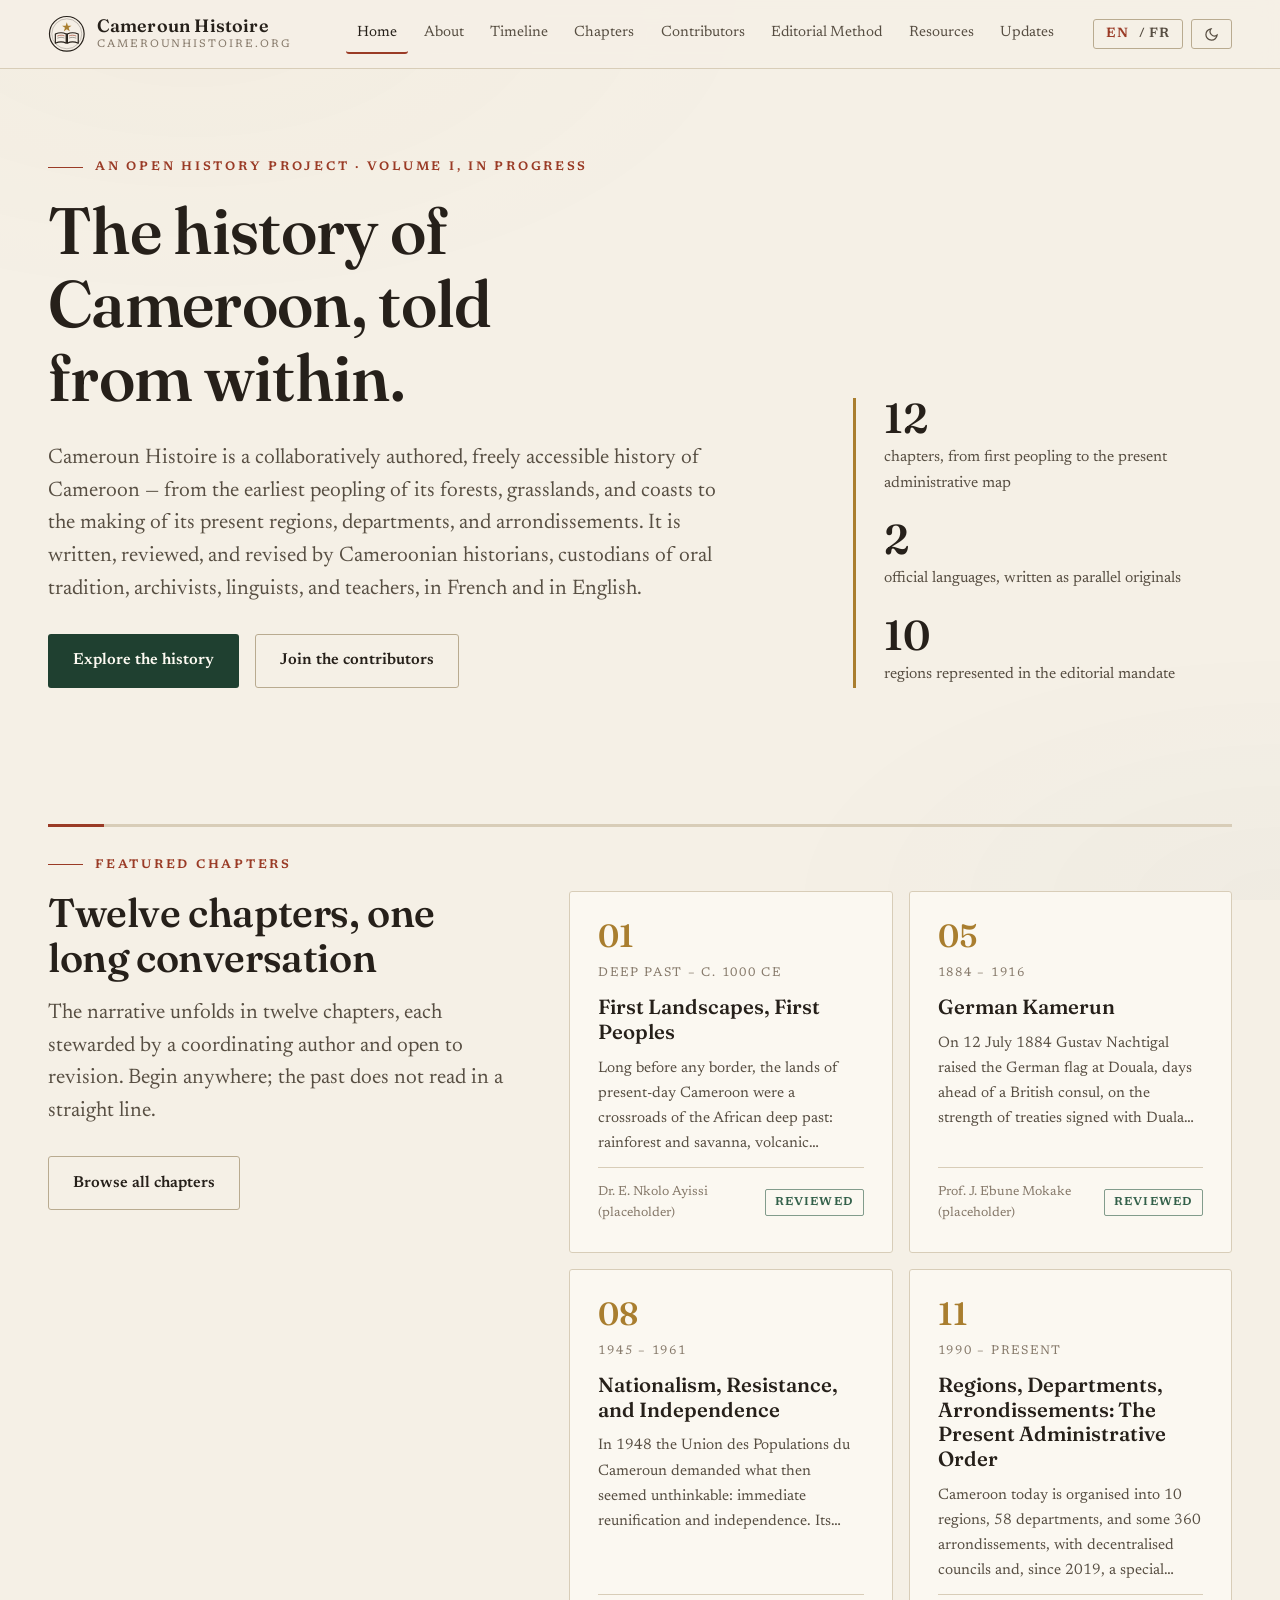
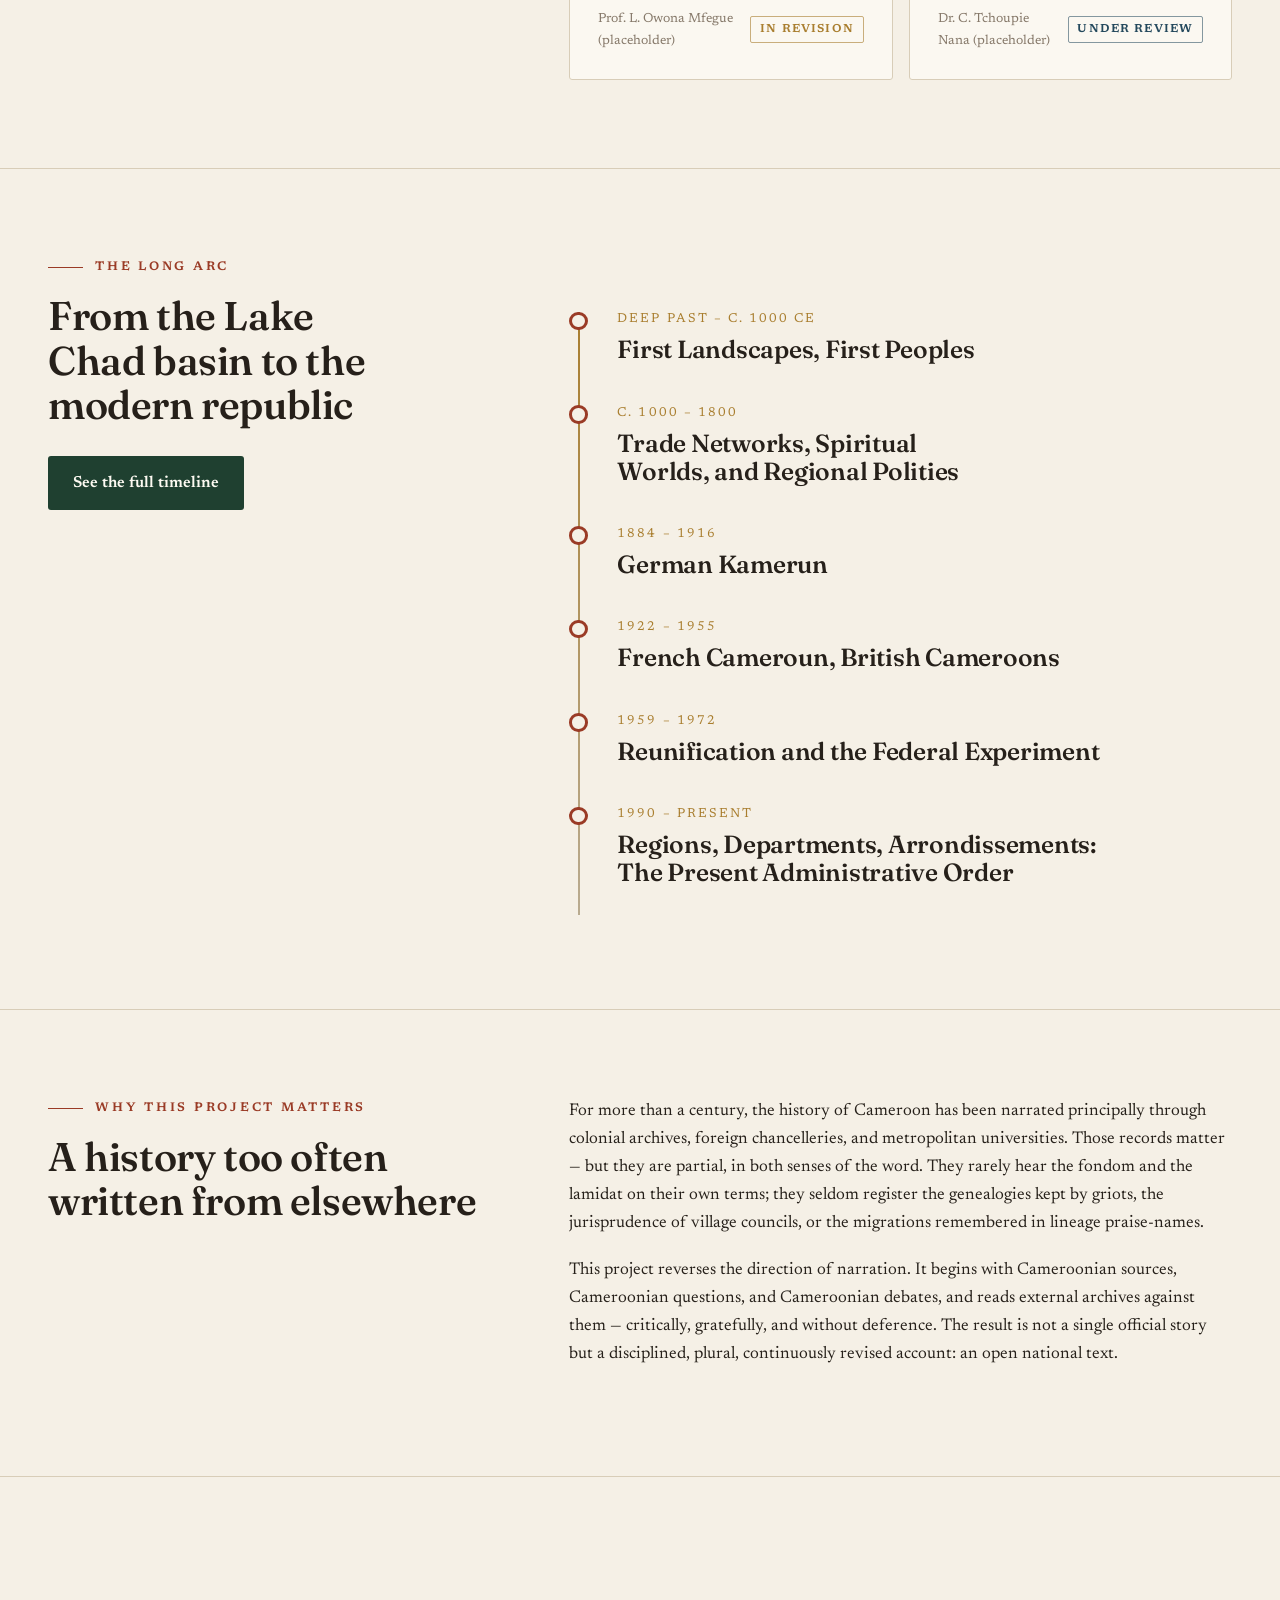
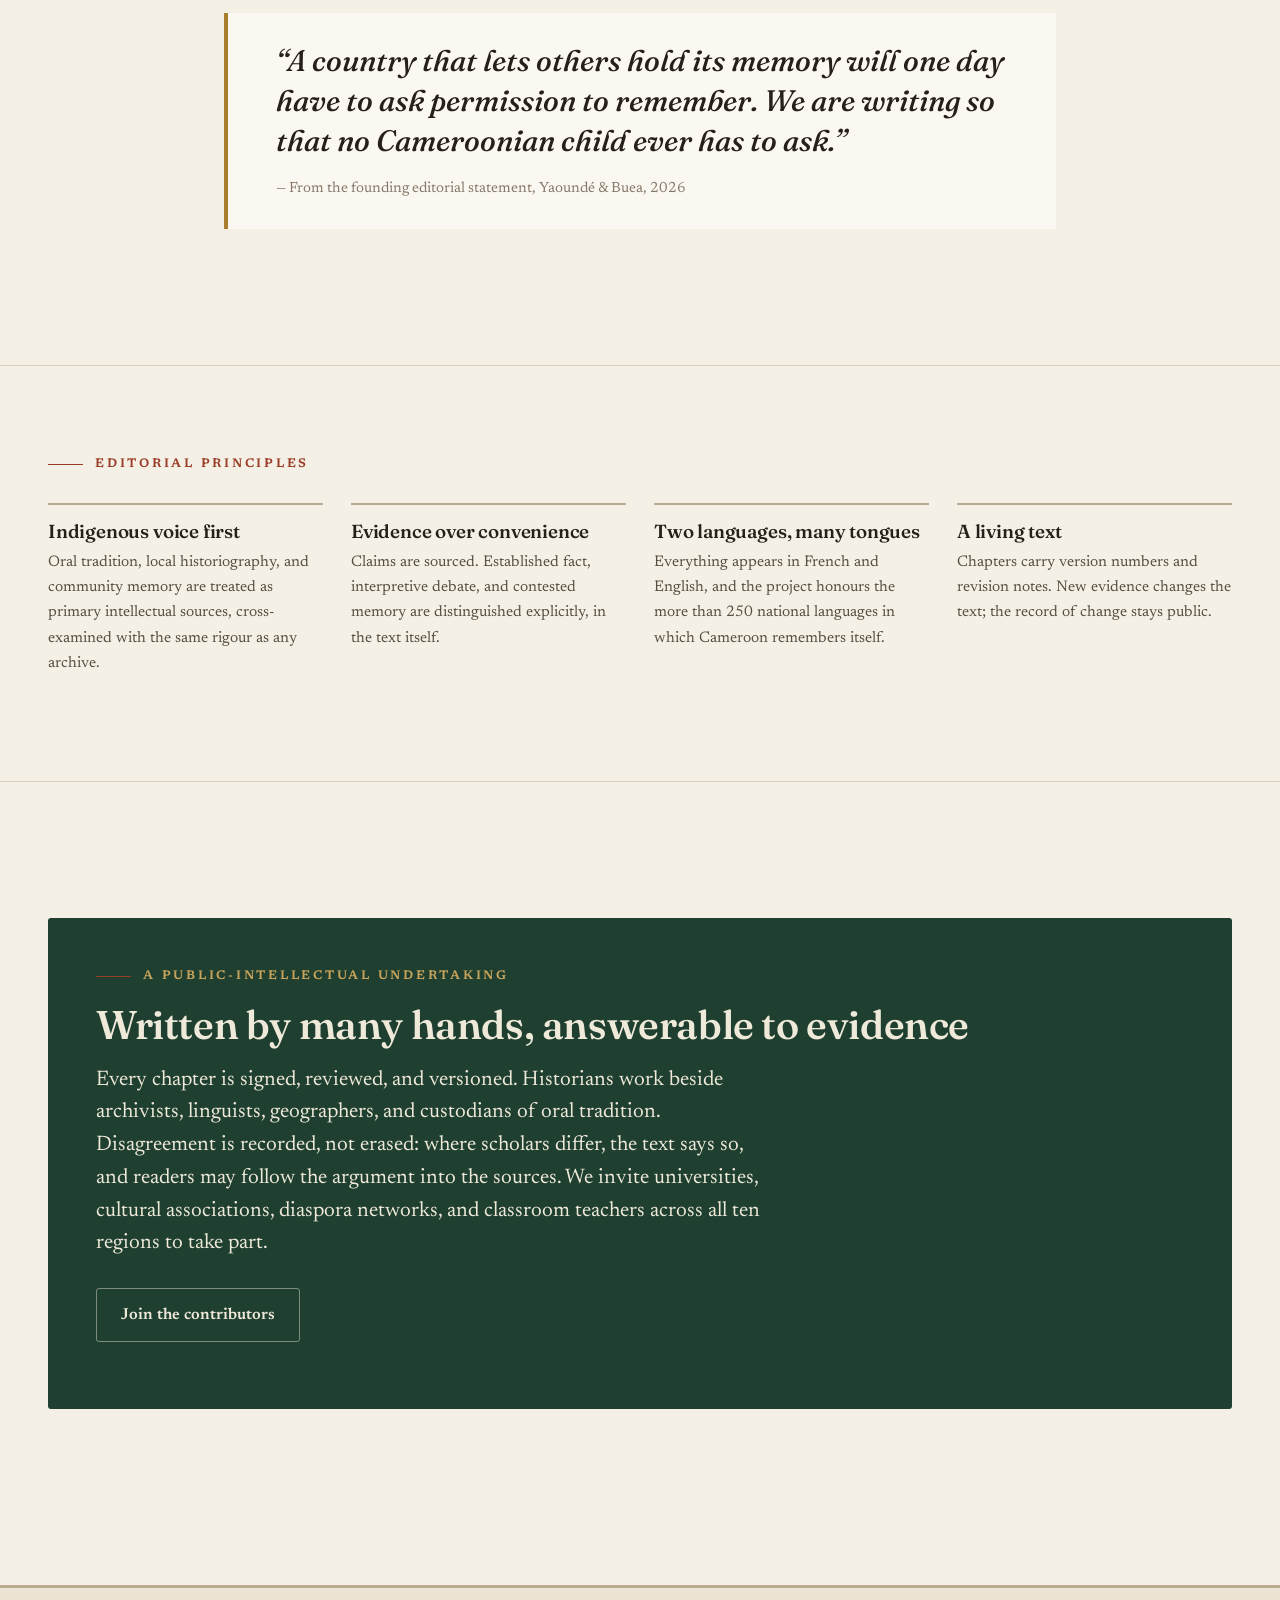
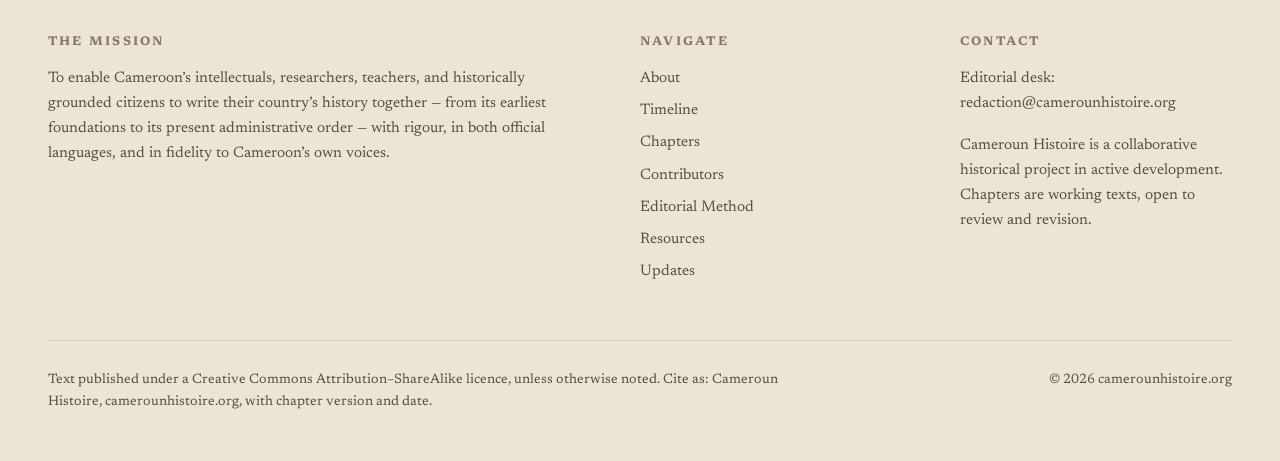
==== camerounhistoire.html @ fa02d19a "Fix add author and contributors" ====
<!DOCTYPE html>
<html lang="en" data-theme="light">
<head>
  <meta charset="UTF-8">
  <meta name="viewport" content="width=device-width, initial-scale=1.0">
  <title>Cameroun Histoire — The history of Cameroon, told from within</title>
  <meta name="description" content="A collaborative, bilingual, open history of Cameroon — from its earliest foundations to the making of its present administrative order — written by her own sons and daughters.">
  <link rel="icon" type="image/svg+xml" href="assets/favicon.svg">

  <!-- Typography: Fraunces (display) + Newsreader (body), with serif fallbacks -->
  <link rel="preconnect" href="https://fonts.googleapis.com">
  <link rel="preconnect" href="https://fonts.gstatic.com" crossorigin>
  <link rel="stylesheet" href="https://fonts.googleapis.com/css2?family=Fraunces:ital,wght@0,400..700;1,400..700&family=Newsreader:ital,opsz,wght@0,6..72,400..700;1,6..72,400..700&display=swap">

  <link rel="stylesheet" href="styles/main.css">
</head>
<body>
  <a class="skip-link" href="#main" data-i18n="nav.skip">Skip to main content</a>

  <!-- ===================== Header ===================== -->
  <header class="site-header">
    <div class="wrap header-inner">
      <a class="brand" href="#home" aria-label="Cameroun Histoire — home">
        <!-- Inline logo so it follows the theme via currentColor -->
        <svg viewBox="0 0 64 64" aria-hidden="true" focusable="false">
          <circle cx="32" cy="32" r="29.5" fill="none" stroke="currentColor" stroke-width="2"/>
          <circle cx="32" cy="32" r="25.5" fill="none" stroke="currentColor" stroke-width="0.75" opacity="0.55"/>
          <path d="M32 12.5 L33.9 18.3 L40 18.3 L35.1 21.9 L37 27.7 L32 24.1 L27 27.7 L28.9 21.9 L24 18.3 L30.1 18.3 Z" fill="#a97e2f"/>
          <path d="M12.5 32.5 C19 29.5 25.5 29.5 31 32.5 L31 48 C25.5 45 19 45 12.5 48 Z" fill="none" stroke="currentColor" stroke-width="2" stroke-linejoin="round"/>
          <path d="M51.5 32.5 C45 29.5 38.5 29.5 33 32.5 L33 48 C38.5 45 45 45 51.5 48 Z" fill="none" stroke="currentColor" stroke-width="2" stroke-linejoin="round"/>
          <line x1="32" y1="31" x2="32" y2="48.5" stroke="currentColor" stroke-width="1.4"/>
          <path d="M16.5 35.6 C20.5 34 24.5 34 27.5 35.4" fill="none" stroke="#9a3b26" stroke-width="1.1" stroke-linecap="round"/>
          <path d="M16.5 39.2 C20.5 37.6 24.5 37.6 27.5 39" fill="none" stroke="currentColor" stroke-width="1.1" stroke-linecap="round" opacity="0.6"/>
          <path d="M47.5 35.6 C43.5 34 39.5 34 36.5 35.4" fill="none" stroke="#9a3b26" stroke-width="1.1" stroke-linecap="round"/>
          <path d="M47.5 39.2 C43.5 37.6 39.5 37.6 36.5 39" fill="none" stroke="currentColor" stroke-width="1.1" stroke-linecap="round" opacity="0.6"/>
        </svg>
        <span class="brand-name">Cameroun Histoire
          <small>camerounhistoire.org</small>
        </span>
      </a>

      <nav id="site-nav" class="site-nav" aria-label="Primary">
        <ul>
          <li><a href="#home" data-i18n="nav.home">Home</a></li>
          <li><a href="#about" data-i18n="nav.about">About</a></li>
          <li><a href="#timeline" data-i18n="nav.timeline">Timeline</a></li>
          <li><a href="#chapters" data-i18n="nav.chapters">Chapters</a></li>
          <li><a href="#contributors" data-i18n="nav.contributors">Contributors</a></li>
          <li><a href="#method" data-i18n="nav.method">Editorial Method</a></li>
          <li><a href="#resources" data-i18n="nav.resources">Resources</a></li>
          <li><a href="#updates" data-i18n="nav.updates">Updates</a></li>
        </ul>
      </nav>

      <div class="header-tools">
        <button id="lang-toggle" class="tool-btn lang-btn" type="button" aria-label="Lire en français">EN / FR</button>
        <button id="theme-toggle" class="tool-btn" type="button" aria-label="Dark mode">
          <svg id="theme-icon-moon" width="15" height="15" viewBox="0 0 24 24" fill="none" stroke="currentColor" stroke-width="2" stroke-linecap="round" aria-hidden="true"><path d="M21 12.8A9 9 0 1 1 11.2 3 7 7 0 0 0 21 12.8z"/></svg>
          <svg id="theme-icon-sun" width="15" height="15" viewBox="0 0 24 24" fill="none" stroke="currentColor" stroke-width="2" stroke-linecap="round" aria-hidden="true" style="display:none"><circle cx="12" cy="12" r="4"/><path d="M12 2v2m0 16v2M4.9 4.9l1.4 1.4m11.4 11.4 1.4 1.4M2 12h2m16 0h2M4.9 19.1l1.4-1.4M17.7 6.3l1.4-1.4"/></svg>
        </button>
        <button id="nav-toggle" class="tool-btn nav-toggle" type="button" aria-expanded="false" aria-controls="site-nav" data-i18n="nav.menu">Menu</button>
      </div>
    </div>
  </header>

  <main id="main">

    <!-- ===================== Home ===================== -->
    <section id="view-home" class="view active" aria-labelledby="home-title">
      <div class="hero">
        <div class="wrap hero-grid">
          <div>
            <p class="kicker" data-i18n="home.kicker">An open history project</p>
            <h1 id="home-title" data-i18n="home.heroTitle">The history of Cameroon, told from within.</h1>
            <p class="lead" data-i18n="home.heroLead"></p>
            <div class="hero-actions">
              <a class="btn btn-primary" href="#timeline" data-i18n="home.ctaPrimary">Explore the history</a>
              <a class="btn btn-ghost" href="#contributors" data-i18n="home.ctaSecondary">Join the contributors</a>
            </div>
          </div>
          <aside class="hero-marginalia" aria-label="Project at a glance">
            <span class="num">12</span>
            <p data-i18n="home.statChapters"></p>
            <span class="num">2</span>
            <p data-i18n="home.statLanguages"></p>
            <span class="num">10</span>
            <p data-i18n="home.statRegions"></p>
          </aside>
        </div>
      </div>

      <!-- Featured chapters -->
      <div class="section">
        <div class="wrap">
          <hr class="rule-thick">
          <p class="kicker" data-i18n="home.featuredKicker">Featured chapters</p>
          <div class="split">
            <div class="split-aside">
              <h2 data-i18n="home.featuredTitle">Twelve chapters, one long conversation</h2>
              <p class="lead" data-i18n="home.featuredLead"></p>
              <p class="mt-3"><a class="btn btn-ghost" href="#chapters" data-i18n="home.allChapters">Browse all chapters</a></p>
            </div>
            <div id="featured-cards" class="card-grid" style="margin-top:0"></div>
          </div>
        </div>
      </div>

      <!-- Timeline preview -->
      <div class="section">
        <div class="wrap split">
          <div class="split-aside">
            <p class="kicker" data-i18n="home.timelineKicker">The long arc</p>
            <h2 data-i18n="home.timelineTitle">From the Lake Chad basin to the modern republic</h2>
            <p class="mt-3"><a class="btn btn-primary" href="#timeline" data-i18n="home.timelineCta">See the full timeline</a></p>
          </div>
          <ol id="timeline-preview" class="timeline preview"></ol>
        </div>
      </div>

      <!-- Why this matters -->
      <div class="section">
        <div class="wrap split">
          <div class="split-aside">
            <p class="kicker" data-i18n="home.whyKicker">Why this project matters</p>
            <h2 data-i18n="home.whyTitle">A history too often written from elsewhere</h2>
          </div>
          <div class="prose">
            <p data-i18n="home.whyBody1"></p>
            <p data-i18n="home.whyBody2"></p>
          </div>
        </div>
      </div>

      <!-- Featured quote -->
      <div class="section">
        <div class="wrap">
          <figure class="pullquote" style="max-width:52rem;margin-inline:auto">
            <blockquote data-i18n="home.quote"></blockquote>
            <figcaption data-i18n="home.quoteAttr"></figcaption>
          </figure>
        </div>
      </div>

      <!-- Editorial principles -->
      <div class="section">
        <div class="wrap">
          <p class="kicker" data-i18n="home.principlesKicker">Editorial principles</p>
          <ul id="principles-list" class="principles"></ul>
        </div>
      </div>

      <!-- Collaboration -->
      <div class="section">
        <div class="wrap">
          <div class="collab-note">
            <p class="kicker" style="color:var(--gold-soft)" data-i18n="home.collabKicker">A public-intellectual undertaking</p>
            <h2 data-i18n="home.collabTitle">Written by many hands, answerable to evidence</h2>
            <p class="lead" style="color:inherit" data-i18n="home.collabBody"></p>
            <p class="mt-3"><a class="btn btn-ghost" href="#contributors" data-i18n="home.ctaSecondary">Join the contributors</a></p>
          </div>
        </div>
      </div>
    </section>


    <!-- ===================== About ===================== -->
    <section id="view-about" class="view section" aria-labelledby="about-title">
      <div class="wrap split">
        <div class="split-aside">
          <p class="kicker" data-i18n="about.kicker">About the project</p>
          <h1 id="about-title" data-i18n="about.title">An open national text</h1>
          <p class="lead" data-i18n="about.lead"></p>
        </div>
        <div id="about-body" class="prose"></div>
      </div>

      <!-- Founder -->
      <div class="wrap" style="margin-top:var(--space-xl, 4rem)">
        <div class="founder-card">
          <div class="founder-card__photo">
            <img
              src="assets/img/founder-coco.jpg"
              alt="Patrice “Coco” Nkomba"
              width="200" height="200" loading="lazy"
            >
          </div>
          <div class="founder-card__bio">
            <h2 class="founder-card__name" data-i18n="about.founderName">Patrice “Coco” Nkomba</h2>
            <p class="founder-card__role" data-i18n="about.founderRole">Founding Editor</p>
            <p data-i18n="about.founderBio"></p>
          </div>
        </div>
      </div>
    </section>

    <!-- ===================== Timeline ===================== -->
    <section id="view-timeline" class="view section" aria-labelledby="timeline-title">
      <div class="wrap">
        <p class="kicker" data-i18n="timeline.kicker">Chronology</p>
        <h1 id="timeline-title" data-i18n="timeline.title">The long history of Cameroon</h1>
        <p class="lead" data-i18n="timeline.lead"></p>
        <ol id="timeline-full" class="timeline"></ol>
      </div>
    </section>

    <!-- ===================== Chapters ===================== -->
    <section id="view-chapters" class="view section" aria-labelledby="chapters-title">
      <div class="wrap">
        <p class="kicker" data-i18n="chapters.kicker">Table of contents</p>
        <h1 id="chapters-title" data-i18n="chapters.title">Chapters</h1>
        <p class="lead" data-i18n="chapters.lead"></p>
        <div id="chapter-index" class="card-grid"></div>
      </div>
    </section>

    <!-- Chapter detail (rendered by scripts/main.js) -->
    <article id="chapter-detail" class="chapter-detail" aria-live="polite"></article>

    <!-- ===================== Contributors ===================== -->
    <section id="view-contributors" class="view section" aria-labelledby="contrib-title">
      <div class="wrap">
        <p class="kicker" data-i18n="contributors.kicker">The collective</p>
        <h1 id="contrib-title" data-i18n="contributors.title">Contributors</h1>
        <p class="lead" data-i18n="contributors.lead"></p>

        <div class="prose mt-4">
          <h2 data-i18n="contributors.inviteTitle">An open invitation</h2>
          <p data-i18n="contributors.inviteBody"></p>
        </div>

        <div id="contrib-grid" class="contrib-grid"></div>

        <h2 class="mt-4" data-i18n="contributors.workflowTitle">How to contribute</h2>
        <ol id="workflow-list" class="workflow"></ol>

        <h2 class="mt-4" data-i18n="contributors.codeTitle">Code of historical responsibility</h2>
        <ol id="code-list" class="code-list"></ol>
      </div>
    </section>

    <!-- ===================== Editorial Method ===================== -->
    <section id="view-method" class="view section" aria-labelledby="method-title">
      <div class="wrap split">
        <div class="split-aside">
          <p class="kicker" data-i18n="method.kicker">How the text is made</p>
          <h1 id="method-title" data-i18n="method.title">Editorial method</h1>
          <p class="lead" data-i18n="method.lead"></p>
        </div>
        <div id="method-body"></div>
      </div>
    </section>

    <!-- ===================== Resources ===================== -->
    <section id="view-resources" class="view section" aria-labelledby="resources-title">
      <div class="wrap">
        <p class="kicker" data-i18n="resources.kicker">For teachers, students, and researchers</p>
        <h1 id="resources-title" data-i18n="resources.title">Resources</h1>
        <p class="lead" data-i18n="resources.lead"></p>
        <div id="resource-grid" class="resource-grid"></div>
      </div>
    </section>

    <!-- ===================== Updates ===================== -->
    <section id="view-updates" class="view section" aria-labelledby="updates-title">
      <div class="wrap">
        <p class="kicker" data-i18n="updates.kicker">The living record</p>
        <h1 id="updates-title" data-i18n="updates.title">Updates</h1>
        <p class="lead" data-i18n="updates.lead"></p>
        <ol id="update-log" class="update-log"></ol>
      </div>
    </section>
  </main>

  <!-- ===================== Footer ===================== -->
  <footer class="site-footer">
    <div class="wrap">
      <div class="footer-grid">
        <div>
          <h4 data-i18n="footer.missionTitle">The mission</h4>
          <p data-i18n="footer.mission"></p>
        </div>
        <nav aria-label="Footer">
          <h4 data-i18n="footer.navTitle">Navigate</h4>
          <ul>
            <li><a href="#about" data-i18n="nav.about">About</a></li>
            <li><a href="#timeline" data-i18n="nav.timeline">Timeline</a></li>
            <li><a href="#chapters" data-i18n="nav.chapters">Chapters</a></li>
            <li><a href="#contributors" data-i18n="nav.contributors">Contributors</a></li>
            <li><a href="#method" data-i18n="nav.method">Editorial Method</a></li>
            <li><a href="#resources" data-i18n="nav.resources">Resources</a></li>
            <li><a href="#updates" data-i18n="nav.updates">Updates</a></li>
          </ul>
        </nav>
        <div>
          <h4 data-i18n="footer.contactTitle">Contact</h4>
          <p data-i18n="footer.contact"></p>
          <p data-i18n="footer.collabNote"></p>
        </div>
      </div>
      <div class="footer-legal">
        <p data-i18n="footer.license"></p>
        <p>© <span id="year">2026</span> camerounhistoire.org</p>
      </div>
    </div>
  </footer>

  <!-- Content (data) first, then interface logic -->
  <script src="data/content.js"></script>
  <script src="data/chapters.js"></script>
  <script src="data/contributors.js"></script>
  <script src="data/updates.js"></script>

  <!-- NEW: locale files -->
  <script src="data/i18n-en.js"></script>
  <script src="data/i18n-fr.js"></script>

  <script src="scripts/main.js"></script>
</body>
</html>
---- styles/main.css ----
/* =========================================================================
   camerounhistoire.org — Editorial stylesheet
   -------------------------------------------------------------------------
   Design language: archival paper, deep forest and river tones, earthy red
   and gold used sparingly. Serif display (Fraunces), readable serif body
   (Newsreader). Light & dark themes via [data-theme] on <html>.
   ========================================================================= */

/* ---------- Design tokens ---------- */
:root {
  /* Palette — light (archival paper) */
  --paper: #f5f0e6;
  --paper-raised: #fbf8f1;
  --paper-sunken: #ece4d4;
  --ink: #26201a;
  --ink-soft: #574e42;
  --ink-faint: #86796a;
  --rule: #d8cdb8;
  --rule-strong: #b9ab90;
  --forest: #1f4030;
  --forest-soft: #33604a;
  --river: #23485c;
  --laterite: #9a3b26;      /* earthy red — used sparingly */
  --gold: #a97e2f;          /* archival gold — used sparingly */
  --gold-soft: #c9a45c;
  --focus: #23485c;

  /* Type */
  --font-display: "Fraunces", "Iowan Old Style", "Palatino Linotype", Palatino, Georgia, serif;
  --font-body: "Newsreader", "Iowan Old Style", Georgia, "Times New Roman", serif;
  --font-ui: "Newsreader", Georgia, serif;

  /* Rhythm */
  --measure: 42rem;           /* narrow reading width for essays */
  --wide: 74rem;
  --space-1: .5rem;
  --space-2: 1rem;
  --space-3: 1.75rem;
  --space-4: 3rem;
  --space-5: 5.5rem;
  --radius: 3px;

  --header-h: 4.25rem;
  color-scheme: light;
}

[data-theme="dark"] {
  /* Palette — dark (evening archive) */
  --paper: #191511;
  --paper-raised: #221d17;
  --paper-sunken: #120f0c;
  --ink: #e9e1d2;
  --ink-soft: #b6ab99;
  --ink-faint: #8b8172;
  --rule: #3a332a;
  --rule-strong: #55493a;
  --forest: #7dbb98;
  --forest-soft: #5c9a79;
  --river: #86b6d0;
  --laterite: #d97a5f;
  --gold: #cfa958;
  --gold-soft: #a97e2f;
  --focus: #86b6d0;
  color-scheme: dark;
}

/* ---------- Reset & base ---------- */
*, *::before, *::after { box-sizing: border-box; }
html { scroll-behavior: smooth; }
@media (prefers-reduced-motion: reduce) {
  html { scroll-behavior: auto; }
  *, *::before, *::after { transition: none !important; animation: none !important; }
}

body {
  margin: 0;
  background: var(--paper);
  color: var(--ink);
  font-family: var(--font-body);
  font-size: 1.0625rem;
  line-height: 1.65;
  -webkit-font-smoothing: antialiased;
  transition: background-color .35s ease, color .35s ease;
}

/* Subtle paper grain via layered gradients (no image request) */
body::before {
  content: "";
  position: fixed; inset: 0;
  pointer-events: none;
  z-index: 0;
  opacity: .5;
  background:
    radial-gradient(ellipse 80% 60% at 15% 0%, rgba(169,126,47,.05), transparent 60%),
    radial-gradient(ellipse 70% 50% at 100% 100%, rgba(35,72,92,.05), transparent 60%);
}

main { position: relative; z-index: 1; }

img, svg { max-width: 100%; height: auto; }

a { color: var(--river); text-decoration-color: color-mix(in srgb, var(--river) 40%, transparent); text-underline-offset: .18em; }
a:hover { color: var(--laterite); }

:focus-visible {
  outline: 2px solid var(--focus);
  outline-offset: 3px;
  border-radius: 2px;
}

::selection { background: color-mix(in srgb, var(--gold) 30%, transparent); }

/* ---------- Typography ---------- */
h1, h2, h3, h4 {
  font-family: var(--font-display);
  font-weight: 560;
  line-height: 1.12;
  color: var(--ink);
  margin: 0 0 var(--space-2);
  letter-spacing: -0.01em;
  text-wrap: balance;
}
h1 { font-size: clamp(2.4rem, 5.5vw, 4.1rem); }
h2 { font-size: clamp(1.7rem, 3.4vw, 2.5rem); }
h3 { font-size: clamp(1.25rem, 2.2vw, 1.55rem); }
h4 { font-size: 1.1rem; }

p { margin: 0 0 1.1em; }
.lead {
  font-size: clamp(1.15rem, 2vw, 1.32rem);
  line-height: 1.55;
  color: var(--ink-soft);
  max-width: var(--measure);
}

.kicker {
  font-family: var(--font-ui);
  font-size: .78rem;
  font-weight: 600;
  letter-spacing: .22em;
  text-transform: uppercase;
  color: var(--laterite);
  margin: 0 0 var(--space-2);
  display: flex;
  align-items: center;
  gap: .75rem;
}
.kicker::before {
  content: "";
  width: 2.2rem; height: 1px;
  background: var(--laterite);
  flex: none;
}

.prose { max-width: var(--measure); }
.prose h3 { margin-top: var(--space-4); }

.smallcaps {
  font-variant-caps: all-small-caps;
  letter-spacing: .08em;
}

/* ---------- Layout primitives ---------- */
.wrap { width: min(var(--wide), 100% - 3rem); margin-inline: auto; }
.section { padding-block: var(--space-5); }
.section + .section { border-top: 1px solid var(--rule); }

/* Asymmetric editorial split: kicker/heading column + content column */
.split {
  display: grid;
  grid-template-columns: minmax(0, 5fr) minmax(0, 7fr);
  gap: var(--space-4);
  align-items: start;
}
.split > .split-aside { position: sticky; top: calc(var(--header-h) + 1.5rem); }
@media (max-width: 56rem) {
  .split { grid-template-columns: 1fr; }
  .split > .split-aside { position: static; }
}

.rule-thick {
  border: 0; height: 3px; margin: 0 0 var(--space-3);
  background: linear-gradient(90deg, var(--laterite) 0 3.5rem, var(--rule) 3.5rem);
}

/* ---------- Skip link ---------- */
.skip-link {
  position: absolute; left: 1rem; top: -4rem;
  z-index: 200;
  background: var(--forest); color: #fdfaf2;
  padding: .6rem 1.1rem;
  border-radius: var(--radius);
  font-family: var(--font-ui);
  transition: top .2s ease;
}
.skip-link:focus { top: 1rem; color: #fdfaf2; }

/* ---------- Header ---------- */
.site-header {
  position: sticky; top: 0; z-index: 100;
  background: color-mix(in srgb, var(--paper) 88%, transparent);
  backdrop-filter: blur(10px);
  border-bottom: 1px solid var(--rule);
}
.header-inner {
  display: flex; align-items: center; gap: var(--space-3);
  min-height: var(--header-h);
}
.brand {
  display: flex; align-items: center; gap: .7rem;
  text-decoration: none; color: var(--ink);
  margin-right: auto;
  flex: none;
}
.brand svg { width: 2.35rem; height: 2.35rem; }
.brand-name {
  font-family: var(--font-display);
  font-weight: 600; font-size: 1.12rem; letter-spacing: .01em;
  line-height: 1.05;
}
.brand-name small {
  display: block;
  font-family: var(--font-ui); font-weight: 400;
  font-size: .68rem; letter-spacing: .18em; text-transform: uppercase;
  color: var(--ink-faint);
  margin-top: .18rem;
}

.site-nav ul {
  display: flex; gap: .25rem; margin: 0; padding: 0; list-style: none;
  flex-wrap: wrap;
}
.site-nav a {
  display: block;
  font-family: var(--font-ui); font-size: .93rem;
  color: var(--ink-soft); text-decoration: none;
  padding: .45rem .7rem; border-radius: var(--radius);
  border-bottom: 2px solid transparent;
}
.site-nav a:hover { color: var(--ink); background: var(--paper-sunken); }
.site-nav a[aria-current="page"] {
  color: var(--ink);
  border-bottom-color: var(--laterite);
}

.header-tools { display: flex; align-items: center; gap: .5rem; flex: none; }

.tool-btn {
  font-family: var(--font-ui); font-size: .85rem; font-weight: 600;
  background: none; border: 1px solid var(--rule-strong);
  color: var(--ink-soft);
  border-radius: var(--radius);
  padding: .42rem .75rem;
  cursor: pointer;
  display: inline-flex; align-items: center; gap: .45rem;
  transition: border-color .2s ease, color .2s ease, background-color .2s ease;
}
.tool-btn:hover { color: var(--ink); border-color: var(--ink-faint); }
.lang-btn { letter-spacing: .06em; }
.lang-btn .lang-active { color: var(--laterite); }

.nav-toggle { display: none; }

@media (max-width: 62rem) {
  .nav-toggle { display: inline-flex; }
  .site-nav {
    position: absolute; top: 100%; left: 0; right: 0;
    background: var(--paper-raised);
    border-bottom: 1px solid var(--rule);
    display: none;
    box-shadow: 0 18px 30px -18px rgba(0,0,0,.25);
  }
  .site-nav.open { display: block; }
  .site-nav ul { flex-direction: column; padding: .8rem 1.2rem 1.2rem; gap: 0; }
  .site-nav a { padding: .7rem .5rem; font-size: 1.02rem; border-bottom: 1px solid var(--rule); }
  .site-nav li:last-child a { border-bottom: none; }
}

/* ---------- Hero ---------- */
.hero { padding-block: var(--space-5) var(--space-4); position: relative; overflow: hidden; }
.hero-grid {
  display: grid;
  grid-template-columns: minmax(0, 8fr) minmax(0, 4fr);
  gap: var(--space-4);
  align-items: end;
}
@media (max-width: 56rem) { .hero-grid { grid-template-columns: 1fr; } }

.hero h1 { max-width: 17ch; }
.hero .lead { margin-top: var(--space-3); }

.hero-actions { display: flex; flex-wrap: wrap; gap: var(--space-2); margin-top: var(--space-3); }

.btn {
  font-family: var(--font-ui); font-size: 1rem; font-weight: 600;
  display: inline-flex; align-items: center; gap: .55rem;
  padding: .8rem 1.5rem;
  border-radius: var(--radius);
  text-decoration: none;
  border: 1px solid transparent;
  transition: background-color .2s ease, color .2s ease, border-color .2s ease, transform .15s ease;
}
.btn:active { transform: translateY(1px); }
.btn-primary { background: var(--forest); color: #fdfaf2; }
.btn-primary:hover { background: var(--forest-soft); color: #fdfaf2; }
[data-theme="dark"] .btn-primary { background: var(--forest-soft); color: #10130f; }
[data-theme="dark"] .btn-primary:hover { background: var(--forest); }
.btn-ghost { border-color: var(--rule-strong); color: var(--ink); }
.btn-ghost:hover { border-color: var(--laterite); color: var(--laterite); }

/* Hero side ornament: layered "archival card" */
.hero-marginalia {
  border-left: 3px solid var(--gold);
  padding-left: var(--space-3);
  font-size: .98rem;
  color: var(--ink-soft);
}
.hero-marginalia .num {
  font-family: var(--font-display);
  font-size: 2.6rem; font-weight: 560; line-height: 1;
  color: var(--ink);
  display: block;
}
.hero-marginalia p { margin: .35rem 0 1.4rem; }
.hero-marginalia p:last-child { margin-bottom: 0; }

/* ---------- Chapter cards ---------- */
.card-grid {
  display: grid;
  grid-template-columns: repeat(auto-fill, minmax(17rem, 1fr));
  gap: var(--space-2);
  margin-top: var(--space-3);
}
.chapter-card {
  background: var(--paper-raised);
  border: 1px solid var(--rule);
  border-radius: var(--radius);
  padding: var(--space-3);
  display: flex; flex-direction: column; gap: .7rem;
  text-decoration: none; color: inherit;
  position: relative;
  transition: border-color .2s ease, transform .2s ease, box-shadow .2s ease;
}
.chapter-card:hover {
  border-color: var(--rule-strong);
  transform: translateY(-2px);
  box-shadow: 0 14px 28px -20px rgba(38,32,26,.45);
  color: inherit;
}
.chapter-card:hover .chapter-card-title { color: var(--laterite); }
.chapter-num {
  font-family: var(--font-display);
  font-size: 2rem; font-weight: 560; line-height: 1;
  color: var(--gold);
}
.chapter-card-period {
  font-family: var(--font-ui); font-size: .78rem;
  letter-spacing: .14em; text-transform: uppercase;
  color: var(--ink-faint);
}
.chapter-card-title {
  font-family: var(--font-display);
  font-size: 1.28rem; font-weight: 560; line-height: 1.2;
  transition: color .2s ease;
}
.chapter-card-summary {
  font-size: .95rem; color: var(--ink-soft);
  display: -webkit-box; -webkit-line-clamp: 4; -webkit-box-orient: vertical;
  overflow: hidden;
  margin: 0;
}
.chapter-card-foot {
  margin-top: auto; padding-top: .8rem;
  border-top: 1px solid var(--rule);
  display: flex; justify-content: space-between; align-items: center; gap: .5rem;
  font-family: var(--font-ui); font-size: .82rem; color: var(--ink-faint);
}

/* Status badges */
.status {
  font-family: var(--font-ui);
  font-size: .72rem; font-weight: 600;
  letter-spacing: .1em; text-transform: uppercase;
  padding: .18rem .55rem;
  border-radius: 2px;
  border: 1px solid;
  white-space: nowrap;
}
.status-draft    { color: var(--ink-faint); border-color: var(--rule-strong); }
.status-review   { color: var(--river);  border-color: color-mix(in srgb, var(--river) 55%, transparent); }
.status-reviewed { color: var(--forest-soft); border-color: color-mix(in srgb, var(--forest-soft) 60%, transparent); }
.status-revision { color: var(--gold);   border-color: color-mix(in srgb, var(--gold) 60%, transparent); }

/* ---------- Timeline ---------- */
.timeline { list-style: none; margin: var(--space-4) 0 0; padding: 0; position: relative; }
.timeline::before {
  content: "";
  position: absolute; top: .4rem; bottom: .4rem; left: .55rem;
  width: 2px;
  background: linear-gradient(var(--gold), var(--rule-strong));
}
.timeline li {
  position: relative;
  padding: 0 0 var(--space-4) 3rem;
}
.timeline li:last-child { padding-bottom: 0; }
.timeline li::before {
  content: "";
  position: absolute; left: 0; top: .42rem;
  width: 1.15rem; height: 1.15rem;
  border-radius: 50%;
  background: var(--paper);
  border: 3px solid var(--laterite);
}
.timeline .tl-period {
  font-family: var(--font-ui); font-size: .8rem;
  letter-spacing: .16em; text-transform: uppercase;
  color: var(--gold);
}
.timeline h3 { margin: .2rem 0 .4rem; }
.timeline h3 a { color: inherit; text-decoration: none; }
.timeline h3 a:hover { color: var(--laterite); }
.timeline p { max-width: var(--measure); color: var(--ink-soft); margin-bottom: .5rem; }
.tl-link { font-family: var(--font-ui); font-size: .9rem; }

/* Compact preview variant on home */
.timeline.preview li { padding-bottom: var(--space-3); }
.timeline.preview p { display: none; }

/* ---------- Pull quote ---------- */
.pullquote {
  margin: var(--space-4) 0;
  padding: var(--space-3) var(--space-3) var(--space-3) var(--space-4);
  border-left: 4px solid var(--gold);
  background: var(--paper-raised);
}
.pullquote blockquote {
  margin: 0;
  font-family: var(--font-display);
  font-size: clamp(1.35rem, 2.6vw, 1.85rem);
  font-style: italic; font-weight: 480;
  line-height: 1.35;
}
.pullquote figcaption {
  margin-top: var(--space-2);
  font-family: var(--font-ui); font-size: .92rem;
  color: var(--ink-faint);
}

/* ---------- Principles / feature list ---------- */
.principles {
  display: grid;
  grid-template-columns: repeat(auto-fit, minmax(15rem, 1fr));
  gap: var(--space-3);
  margin-top: var(--space-3);
  padding: 0; list-style: none;
}
.principles li { border-top: 2px solid var(--rule-strong); padding-top: var(--space-2); }
.principles h3 { font-size: 1.18rem; margin-bottom: .5rem; }
.principles p { font-size: .96rem; color: var(--ink-soft); margin: 0; }

/* ---------- Chapter detail ---------- */
.chapter-detail-head {
  padding-block: var(--space-4);
  border-bottom: 1px solid var(--rule);
}
.chapter-detail-head .chapter-num { font-size: 3.2rem; }
.chapter-meta {
  display: flex; flex-wrap: wrap; gap: .6rem 1.4rem; align-items: center;
  font-family: var(--font-ui); font-size: .9rem; color: var(--ink-faint);
  margin-top: var(--space-2);
}
.chapter-body {
  display: grid;
  grid-template-columns: minmax(0, 8fr) minmax(0, 4fr);
  gap: var(--space-4);
  padding-block: var(--space-4);
}
@media (max-width: 56rem) { .chapter-body { grid-template-columns: 1fr; } }

.chapter-main > h3:first-child { margin-top: 0; }
.chapter-main h3 {
  margin-top: var(--space-4);
  padding-top: var(--space-2);
}
.chapter-main h3::before {
  content: "";
  display: block;
  width: 2.4rem; height: 2px;
  background: var(--laterite);
  margin-bottom: 1rem;
}

.chapter-side { font-size: .95rem; }
.side-block {
  border: 1px solid var(--rule);
  background: var(--paper-raised);
  border-radius: var(--radius);
  padding: var(--space-3);
  margin-bottom: var(--space-3);
}
.side-block h4 {
  font-family: var(--font-ui);
  font-size: .78rem; font-weight: 700;
  letter-spacing: .18em; text-transform: uppercase;
  color: var(--laterite);
  margin-bottom: var(--space-2);
}
.side-block ul { margin: 0; padding-left: 1.1rem; }
.side-block li { margin-bottom: .55rem; }
.side-block li:last-child { margin-bottom: 0; }
.side-block.note { border-left: 3px solid var(--gold); }

.keyterms { display: flex; flex-wrap: wrap; gap: .45rem; padding: 0; list-style: none; margin: 0; }
.keyterms li {
  font-family: var(--font-ui); font-size: .84rem;
  background: var(--paper-sunken);
  border: 1px solid var(--rule);
  border-radius: 2px;
  padding: .25rem .6rem;
}

.chapter-pager {
  display: flex; justify-content: space-between; gap: var(--space-2);
  padding-block: var(--space-3);
  border-top: 1px solid var(--rule);
  font-family: var(--font-ui);
}
.chapter-pager a { text-decoration: none; max-width: 46%; }
.chapter-pager .pager-label {
  display: block; font-size: .78rem; letter-spacing: .14em;
  text-transform: uppercase; color: var(--ink-faint); margin-bottom: .25rem;
}
.chapter-pager .pager-title { font-family: var(--font-display); font-size: 1.05rem; color: var(--ink); }
.chapter-pager a:hover .pager-title { color: var(--laterite); }
.chapter-pager .next { text-align: right; margin-left: auto; }

.subsection-list { list-style: none; counter-reset: subsec; margin: var(--space-2) 0 0; padding: 0; max-width: var(--measure); }
.subsection-list li {
  counter-increment: subsec;
  display: flex; gap: 1rem; align-items: baseline;
  padding: .75rem 0;
  border-bottom: 1px solid var(--rule);
  font-family: var(--font-display); font-size: 1.12rem;
}
.subsection-list li::before {
  content: counter(subsec, decimal-leading-zero);
  font-family: var(--font-ui); font-size: .82rem;
  color: var(--gold); letter-spacing: .05em;
  flex: none;
}

/* ---------- Contributors ---------- */
.contrib-grid {
  display: grid;
  grid-template-columns: repeat(auto-fill, minmax(18rem, 1fr));
  gap: var(--space-2);
  margin-top: var(--space-3);
}
.contrib-card {
  background: var(--paper-raised);
  border: 1px solid var(--rule);
  border-radius: var(--radius);
  padding: var(--space-3);
}
.contrib-head { display: flex; align-items: center; gap: 1rem; margin-bottom: var(--space-2); }
.monogram {
  width: 3.1rem; height: 3.1rem; flex: none;
  border-radius: 50%;
  display: grid; place-items: center;
  font-family: var(--font-display); font-weight: 600; font-size: 1.05rem;
  color: var(--paper-raised);
  background: var(--forest);
  border: 2px solid var(--gold-soft);
}
[data-theme="dark"] .monogram { color: var(--paper-sunken); background: var(--forest-soft); }
.contrib-card h3 { font-size: 1.15rem; margin: 0; }
.contrib-role { font-family: var(--font-ui); font-size: .85rem; color: var(--laterite); }
.contrib-card dl { margin: var(--space-2) 0 0; font-size: .9rem; }
.contrib-card dt {
  font-family: var(--font-ui); font-size: .72rem; font-weight: 700;
  letter-spacing: .16em; text-transform: uppercase; color: var(--ink-faint);
  margin-top: .7rem;
}
.contrib-card dd { margin: .15rem 0 0; color: var(--ink-soft); }
.contrib-bio { font-size: .93rem; color: var(--ink-soft); margin: var(--space-2) 0 0; }

/* Workflow steps */
.workflow { list-style: none; margin: var(--space-3) 0 0; padding: 0; display: grid; gap: var(--space-2); grid-template-columns: repeat(auto-fit, minmax(14rem, 1fr)); }
.workflow li {
  border: 1px solid var(--rule);
  background: var(--paper-raised);
  border-radius: var(--radius);
  padding: var(--space-3);
  position: relative;
}
.workflow .step-num {
  font-family: var(--font-display); font-size: 1.9rem; color: var(--gold);
  display: block; line-height: 1; margin-bottom: .6rem;
}
.workflow h4 { margin-bottom: .4rem; }
.workflow p { font-size: .93rem; color: var(--ink-soft); margin: 0; }

/* Code of responsibility */
.code-list { list-style: none; margin: var(--space-3) 0 0; padding: 0; max-width: var(--measure); counter-reset: code; }
.code-list li {
  counter-increment: code;
  display: flex; gap: 1.1rem;
  padding: var(--space-2) 0;
  border-bottom: 1px solid var(--rule);
}
.code-list li::before {
  content: counter(code, upper-roman);
  font-family: var(--font-display); font-size: 1.05rem; color: var(--laterite);
  min-width: 2.2rem; flex: none;
}

/* ---------- Method ---------- */
.method-section { max-width: var(--measure); margin-top: var(--space-4); }
.method-section h3 { display: flex; align-items: baseline; gap: .9rem; }
.method-section h3::before {
  content: "§";
  color: var(--gold);
  font-size: .9em;
}

/* ---------- Resources ---------- */
.resource-grid {
  display: grid;
  grid-template-columns: repeat(auto-fit, minmax(18rem, 1fr));
  gap: var(--space-3);
  margin-top: var(--space-3);
}
.resource-group { border-top: 2px solid var(--rule-strong); padding-top: var(--space-2); }
.resource-group h3 { font-size: 1.2rem; }
.resource-group ul { margin: 0; padding-left: 1.15rem; color: var(--ink-soft); font-size: .96rem; }
.resource-group li { margin-bottom: .55rem; }

/* ---------- Updates ---------- */
.update-log { list-style: none; margin: var(--space-4) 0 0; padding: 0; max-width: var(--measure); }
.update-log li {
  display: grid;
  grid-template-columns: 8.5rem 1fr;
  gap: var(--space-3);
  padding: var(--space-3) 0;
  border-bottom: 1px solid var(--rule);
}
@media (max-width: 40rem) { .update-log li { grid-template-columns: 1fr; gap: .4rem; } }
.update-date {
  font-family: var(--font-ui); font-size: .88rem; color: var(--ink-faint);
}
.update-type {
  display: inline-block;
  font-size: .7rem; font-weight: 700; letter-spacing: .14em; text-transform: uppercase;
  color: var(--gold); margin-top: .3rem;
}
.update-log h3 { font-size: 1.2rem; margin-bottom: .4rem; }
.update-log p { margin: 0; color: var(--ink-soft); font-size: .97rem; }

/* ---------- Collaboration banner ---------- */
.collab-note {
  background: var(--forest);
  color: #efe9da;
  border-radius: var(--radius);
  padding: var(--space-4);
  margin-top: var(--space-4);
}
[data-theme="dark"] .collab-note { background: #0f2019; color: var(--ink); border: 1px solid var(--rule); }
.collab-note h2, .collab-note h3 { color: inherit; }
.collab-note .btn-ghost { border-color: color-mix(in srgb, currentColor 45%, transparent); color: inherit; }
.collab-note .btn-ghost:hover { border-color: var(--gold-soft); color: var(--gold-soft); }

/* ---------- Footer ---------- */
.site-footer {
  margin-top: var(--space-5);
  border-top: 3px solid var(--rule-strong);
  background: var(--paper-sunken);
  padding-block: var(--space-4);
  font-size: .95rem;
}
.footer-grid {
  display: grid;
  grid-template-columns: minmax(0, 6fr) minmax(0, 3fr) minmax(0, 3fr);
  gap: var(--space-4);
}
@media (max-width: 56rem) { .footer-grid { grid-template-columns: 1fr; } }
.site-footer h4 {
  font-family: var(--font-ui); font-size: .78rem; font-weight: 700;
  letter-spacing: .18em; text-transform: uppercase; color: var(--ink-faint);
}
.site-footer p { color: var(--ink-soft); }
.site-footer ul { list-style: none; margin: 0; padding: 0; }
.site-footer li { margin-bottom: .45rem; }
.site-footer a { color: var(--ink-soft); text-decoration: none; }
.site-footer a:hover { color: var(--laterite); }
.footer-legal {
  margin-top: var(--space-4); padding-top: var(--space-3);
  border-top: 1px solid var(--rule);
  color: var(--ink-faint); font-size: .85rem;
  display: flex; flex-wrap: wrap; gap: var(--space-2) var(--space-4); justify-content: space-between;
}
.footer-legal p { margin: 0; max-width: 46rem; }

/* ---------- View routing (single-page sections) ---------- */
.view { display: none; }
.view.active { display: block; }
.chapter-detail { display: none; }
.chapter-detail.active { display: block; }

/* ---------- Utility ---------- */
.visually-hidden {
  position: absolute; width: 1px; height: 1px;
  clip-path: inset(50%); overflow: hidden; white-space: nowrap;
}
.mt-3 { margin-top: var(--space-3); }
.mt-4 { margin-top: var(--space-4); }

/* =============================================================
   FOUNDER CARD  (About section)
   ============================================================= */

.founder-card {
  display: flex;
  gap: clamp(1.5rem, 4vw, 3rem);
  align-items: flex-start;
  flex-wrap: wrap;
  max-width: 56rem;
  margin-inline: auto;
  padding-top: 2rem;
  border-top: 1px solid var(--rule, rgba(0,0,0,.12));
}

.founder-card__photo {
  flex: 0 0 200px;
}

.founder-card__photo img {
  width: 200px;
  height: 200px;
  object-fit: cover;
  border-radius: 50%;
  border: 3px solid var(--gold-soft, #c9a84e);
}

.founder-card__bio {
  flex: 1;
  min-width: 280px;
}

.founder-card__name {
  margin: 0 0 .25rem;
  font-family: var(--font-display, 'Fraunces', serif);
  font-size: 1.5rem;
  font-weight: 600;
}

.founder-card__role {
  margin: 0 0 1rem;
  color: var(--text-muted, #6b6b6b);
  font-style: italic;
}

.founder-card__bio p:last-child {
  margin: 0;
  line-height: 1.75;
  font-family: var(--font-body, 'Newsreader', serif);
  font-size: 1.05rem;
}

@media (max-width: 560px) {
  .founder-card {
    flex-direction: column;
    align-items: center;
    text-align: center;
  }
  .founder-card__photo {
    flex: none;
  }
  .founder-card__bio {
    text-align: left;
  }
}

/* =============================================================
   FOUNDER STRIP  (top of Contributors grid)
   ============================================================= */

.founder-strip {
  display: flex;
  align-items: center;
  gap: 1.25rem;
  padding: 1.5rem 2rem;
  margin: 2rem 0 1rem;
  background: var(--surface-alt, rgba(201,168,78,.06));
  border: 1px solid var(--gold-soft, #c9a84e);
  border-radius: .75rem;
}

.founder-strip__avatar img {
  width: 72px;
  height: 72px;
  object-fit: cover;
  border-radius: 50%;
  border: 2px solid var(--gold-soft, #c9a84e);
}

.founder-strip__info {
  flex: 1;
  min-width: 0;
}

.founder-strip__badge {
  display: inline-block;
  font-size: .7rem;
  font-weight: 700;
  letter-spacing: .08em;
  text-transform: uppercase;
  color: var(--gold-deep, #8a6d1f);
  background: var(--gold-soft, #c9a84e);
  padding: .15rem .6rem;
  border-radius: 100px;
  margin-bottom: .35rem;
}

.founder-strip__name {
  margin: 0 0 .2rem;
  font-family: var(--font-display, 'Fraunces', serif);
  font-size: 1.15rem;
  font-weight: 600;
}

.founder-strip__desc {
  margin: 0;
  font-size: .9rem;
  color: var(--text-muted, #6b6b6b);
  line-height: 1.5;
}

@media (max-width: 480px) {
  .founder-strip {
    flex-direction: column;
    text-align: center;
  }
}

/* =============================================================
   CONTRIBUTORS EMPTY STATE
   Shown when the contrib-grid is not yet populated by JS
   ============================================================= */

.contributors-empty {
  display: block;  /* JS can hide this when contributors exist */
  margin-top: 1rem;
  padding: 2.5rem 1.5rem;
  text-align: center;
  border: 2px dashed var(--rule, rgba(0,0,0,.15));
  border-radius: .75rem;
}

.contributors-empty p {
  margin: 0 0 1rem;
  color: var(--text-muted, #6b6b6b);
}
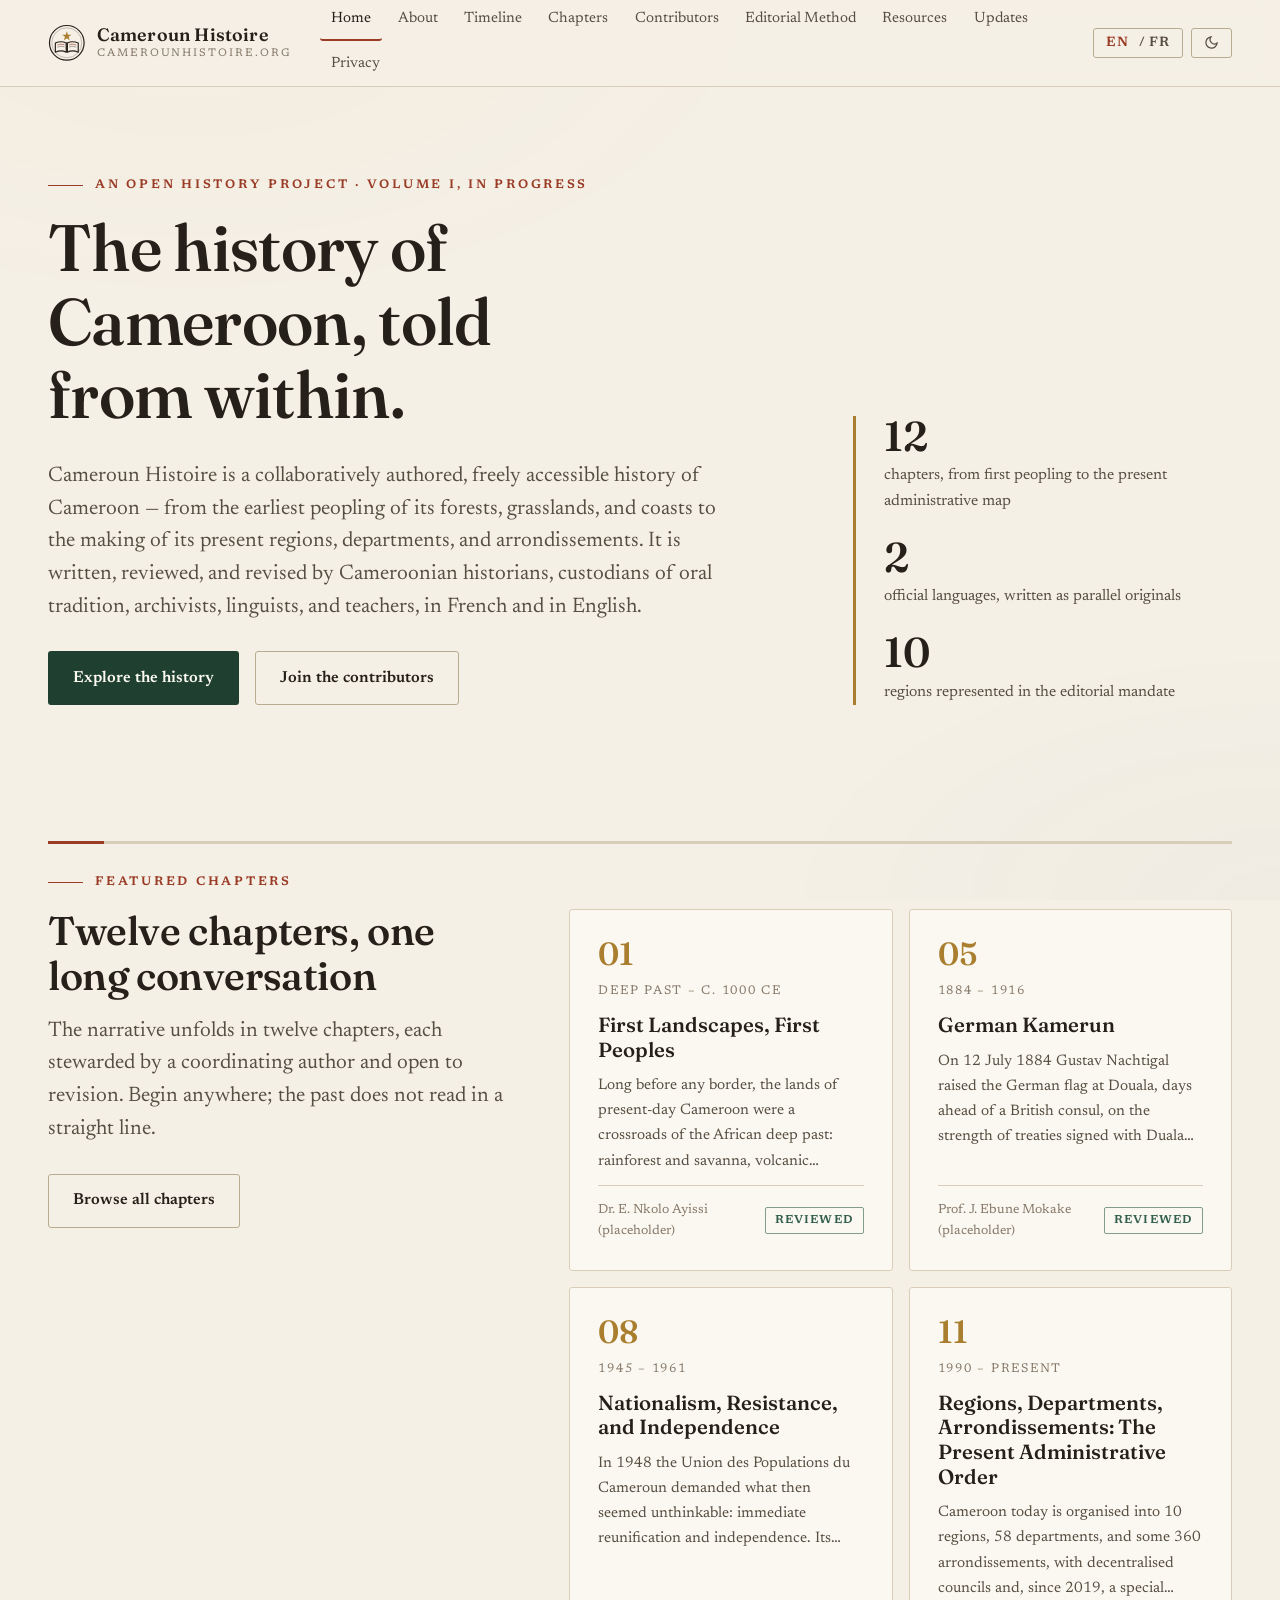
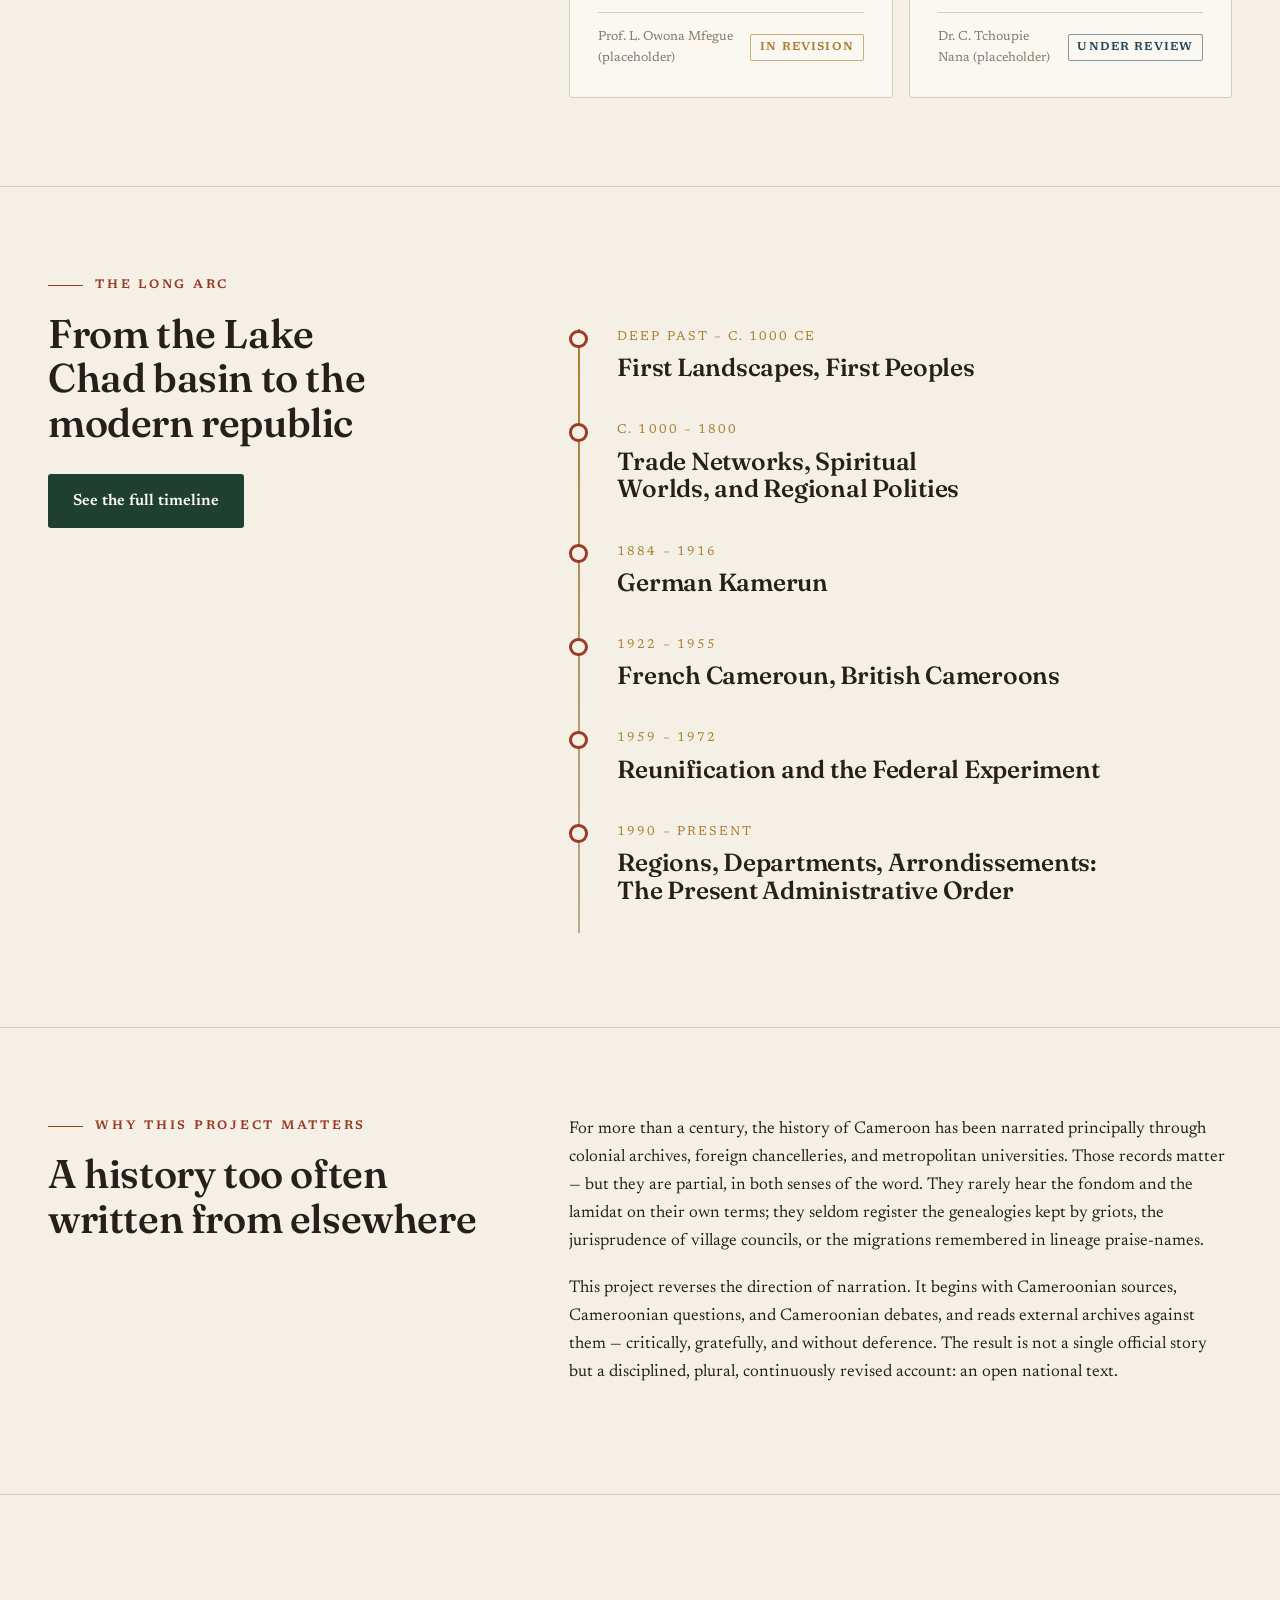
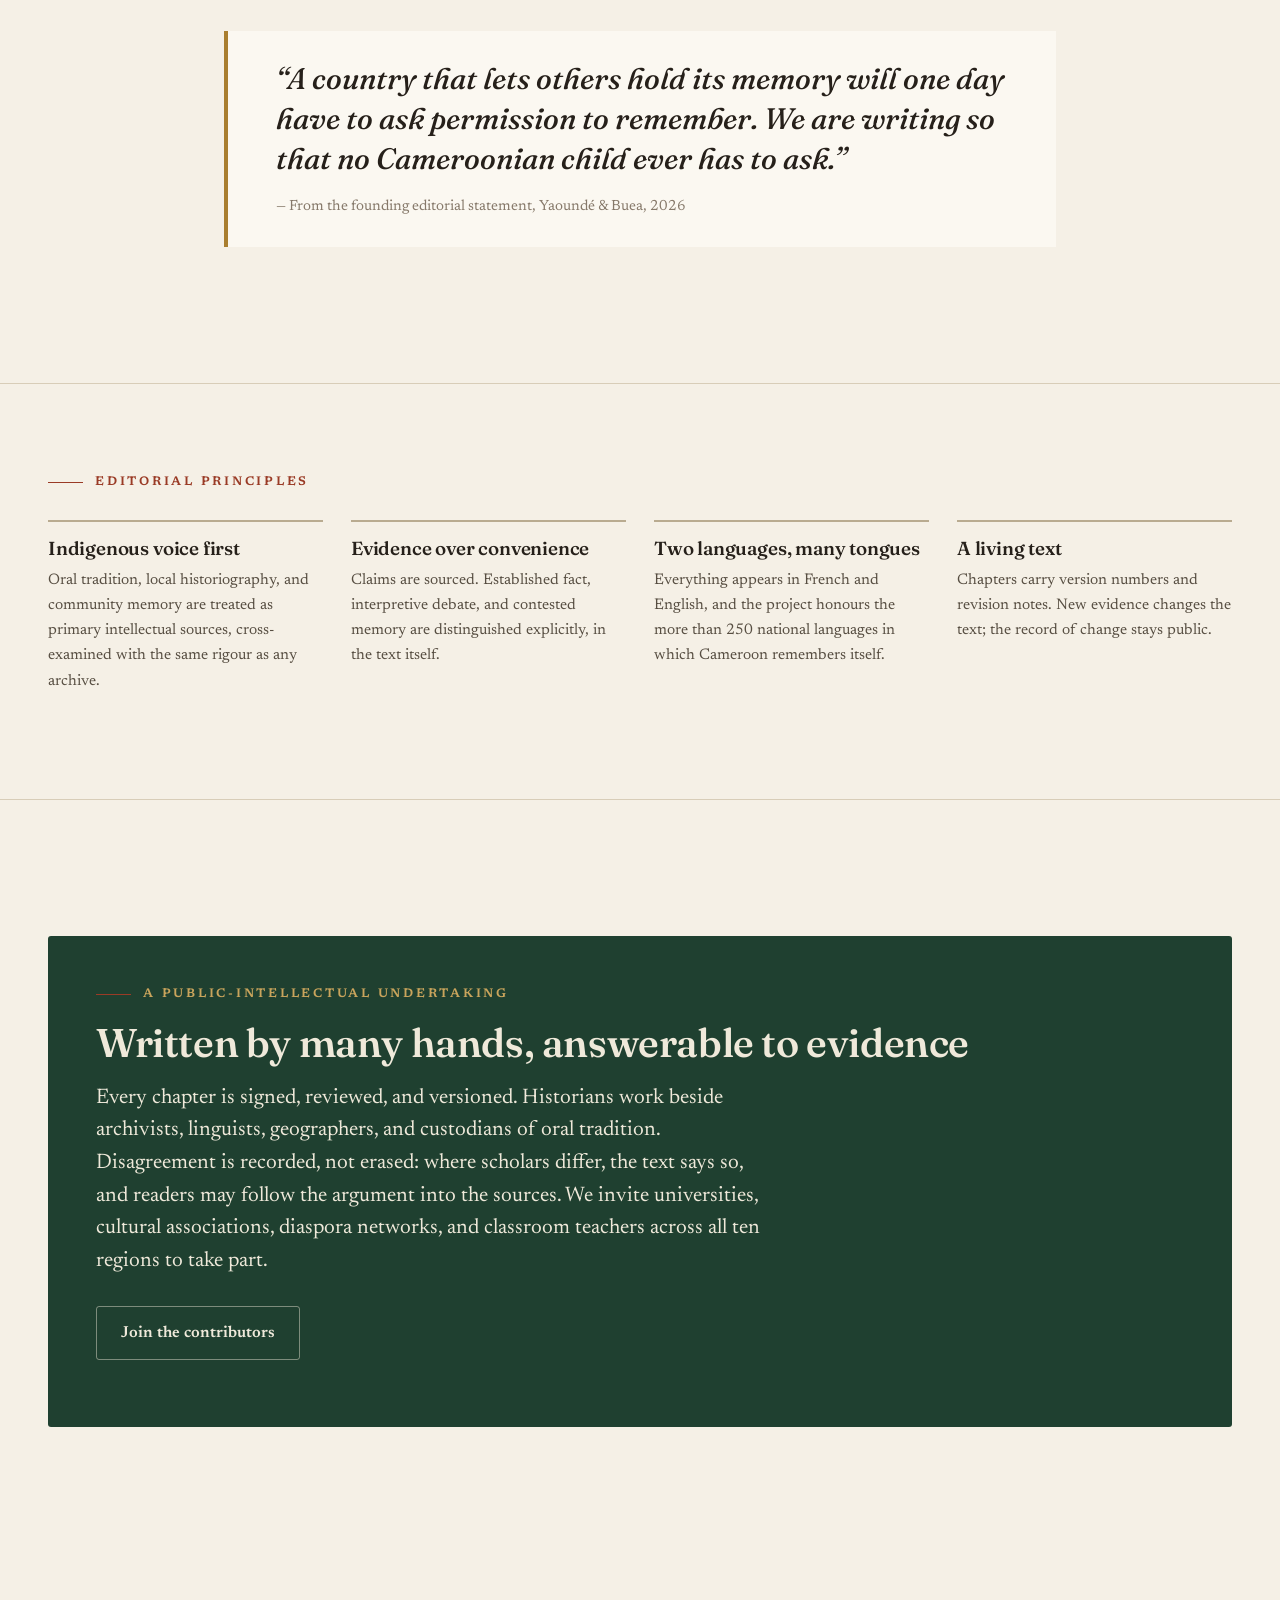
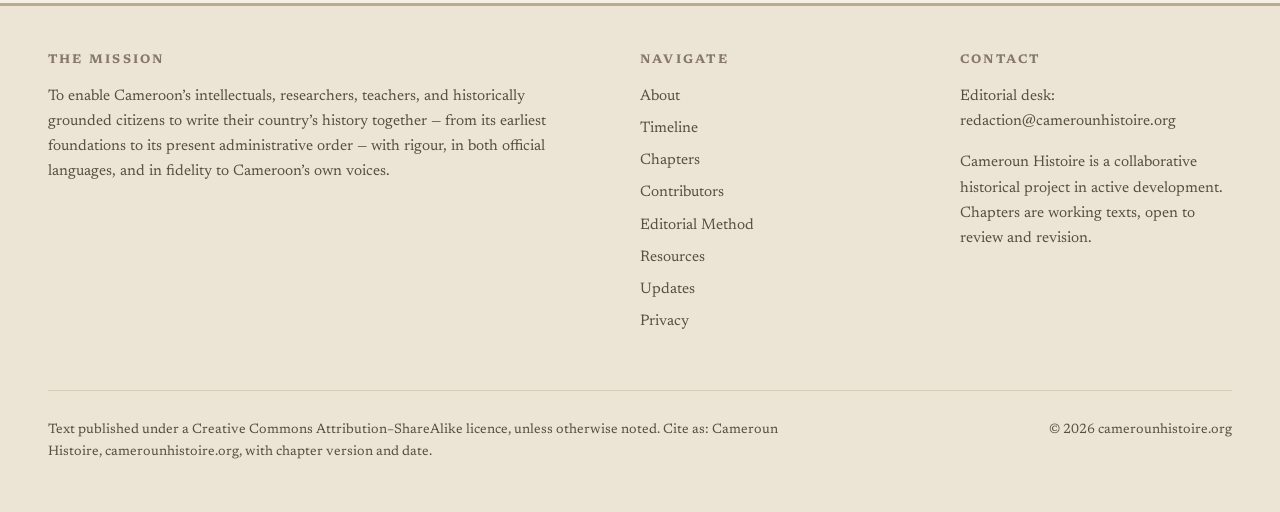
==== commit 19797d7f: "Fix add privacy policy" ====
--- a/camerounhistoire.html
+++ b/camerounhistoire.html
@@ -49,6 +49,7 @@
           <li><a href="#method" data-i18n="nav.method">Editorial Method</a></li>
           <li><a href="#resources" data-i18n="nav.resources">Resources</a></li>
           <li><a href="#updates" data-i18n="nav.updates">Updates</a></li>
+          <li><a href="#privacy" data-i18n="nav.privacy">Privacy</a></li>
         </ul>
       </nav>
 
@@ -269,6 +270,70 @@
         <ol id="update-log" class="update-log"></ol>
       </div>
     </section>
+        <!-- ===================== Privacy Policy ===================== -->
+    <section id="view-privacy" class="view section" aria-labelledby="privacy-title">
+      <div class="wrap split">
+        <div class="split-aside">
+          <p class="kicker" data-i18n="privacy.kicker">Your privacy</p>
+          <h1 id="privacy-title" data-i18n="privacy.title">Privacy Policy</h1>
+          <p class="lead" data-i18n="privacy.lead"></p>
+          <p class="mt-3" style="font-size:var(--text-sm,0.875rem);color:var(--text-muted,#666)">
+            <span data-i18n="privacy.lastUpdated">Last updated:</span> 9 July 2026
+          </p>
+        </div>
+        <div class="prose" id="privacy-body">
+          <h2 data-i18n="privacy.h2Intro">Introduction</h2>
+          <p data-i18n="privacy.pIntro"></p>
+
+          <h2 data-i18n="privacy.h2Collect">Information We Collect</h2>
+          <p data-i18n="privacy.pCollect1"></p>
+          <p data-i18n="privacy.pCollect2"></p>
+          <ul>
+            <li data-i18n="privacy.liCollect1"></li>
+            <li data-i18n="privacy.liCollect2"></li>
+            <li data-i18n="privacy.liCollect3"></li>
+          </ul>
+
+          <h2 data-i18n="privacy.h2ThirdParty">Third-Party Services</h2>
+          <p data-i18n="privacy.pThirdParty1"></p>
+          <ul>
+            <li data-i18n="privacy.liThirdParty1"></li>
+            <li data-i18n="privacy.liThirdParty2"></li>
+          </ul>
+
+          <h2 data-i18n="privacy.h2Cookies">Cookies and Tracking</h2>
+          <p data-i18n="privacy.pCookies"></p>
+
+          <h2 data-i18n="privacy.h2Use">How We Use Information</h2>
+          <p data-i18n="privacy.pUse1"></p>
+          <ul>
+            <li data-i18n="privacy.liUse1"></li>
+            <li data-i18n="privacy.liUse2"></li>
+            <li data-i18n="privacy.liUse3"></li>
+          </ul>
+
+          <h2 data-i18n="privacy.h2Share">Sharing of Information</h2>
+          <p data-i18n="privacy.pShare"></p>
+
+          <h2 data-i18n="privacy.h2Rights">Your Rights</h2>
+          <p data-i18n="privacy.pRights1"></p>
+          <ul>
+            <li data-i18n="privacy.liRights1"></li>
+            <li data-i18n="privacy.liRights2"></li>
+            <li data-i18n="privacy.liRights3"></li>
+          </ul>
+
+          <h2 data-i18n="privacy.h2Children">Children's Privacy</h2>
+          <p data-i18n="privacy.pChildren"></p>
+
+          <h2 data-i18n="privacy.h2Changes">Changes to This Policy</h2>
+          <p data-i18n="privacy.pChanges"></p>
+
+          <h2 data-i18n="privacy.h2Contact">Contact Us</h2>
+          <p data-i18n="privacy.pContact"></p>
+        </div>
+      </div>
+    </section>
   </main>
 
   <!-- ===================== Footer ===================== -->
@@ -289,6 +354,7 @@
             <li><a href="#method" data-i18n="nav.method">Editorial Method</a></li>
             <li><a href="#resources" data-i18n="nav.resources">Resources</a></li>
             <li><a href="#updates" data-i18n="nav.updates">Updates</a></li>
+            <li><a href="#privacy" data-i18n="nav.privacy">Privacy</a></li>
           </ul>
         </nav>
         <div>
